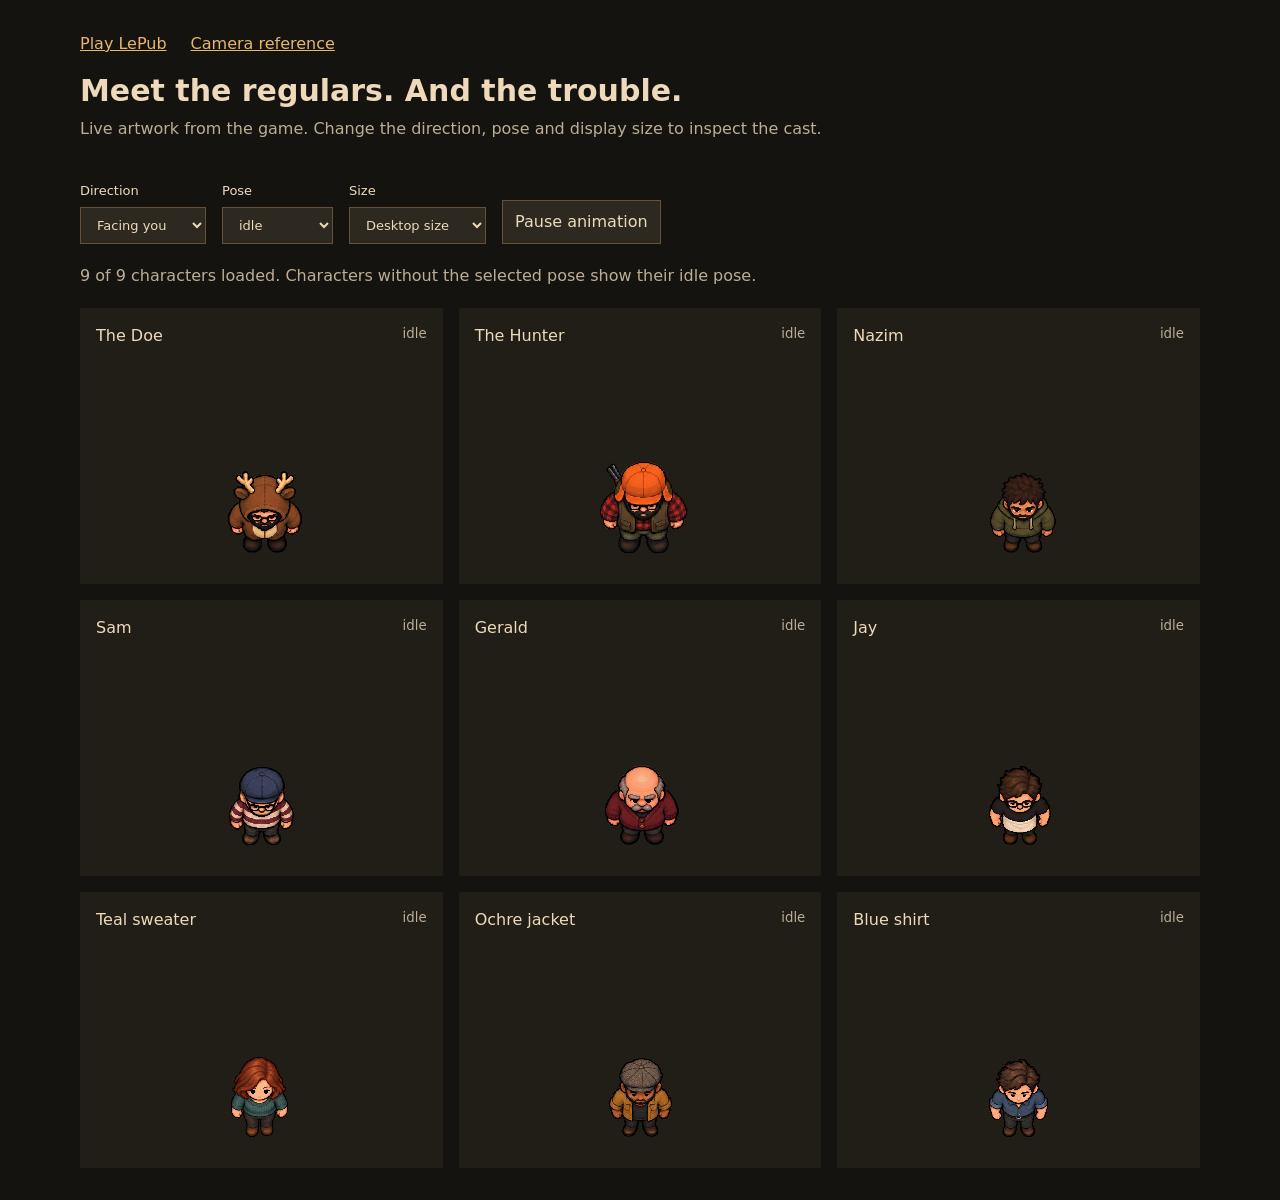
==== tools/art-review.html @ 3a0f63c5 "feat: replace procedural cast with illustrated overhead sprites" ====
<!doctype html>
<html lang="en">
<meta charset="utf-8">
<meta name="viewport" content="width=device-width,initial-scale=1">
<title>LePub · Character review</title>
<style>
  * { box-sizing: border-box; }
  body { margin: 0; padding: 32px; background: #15130f; color: #eedabb; font: 16px/1.5 system-ui, sans-serif; }
  main { max-width: 1120px; margin: auto; }
  h1 { font-size: 30px; margin: 12px 0 4px; }
  p { color: #bcae96; margin: 4px 0 20px; }
  a { color: #e5b76f; }
  nav { display: flex; gap: 24px; }
  .controls { display: flex; flex-wrap: wrap; gap: 16px; align-items: end; padding: 20px 0; }
  label { display: grid; gap: 6px; font-size: 13px; }
  select, button { background: #2d2920; color: #eedabb; border: 1px solid #665038; padding: 9px 12px; font: inherit; }
  button { cursor: pointer; }
  #cast { display: grid; grid-template-columns: repeat(auto-fit, minmax(285px, 1fr)); gap: 16px; }
  figure { margin: 0; padding: 16px; background: #211e18; }
  figcaption { display: flex; justify-content: space-between; gap: 12px; }
  small { color: #bcae96; }
  canvas { display: block; margin: auto; max-width: 100%; image-rendering: pixelated; }
  #status { display: block; margin: 0 0 20px; color: #bcae96; }
  @media (max-width: 600px) { body { padding: 20px; } }
</style>
<main>
  <nav><a href="../">Play LePub</a><a href="../assets/art-direction/overhead/character-camera-study.png">Camera reference</a></nav>
  <h1>Meet the regulars. And the trouble.</h1>
  <p>Live artwork from the game. Change the direction, pose and display size to inspect the cast.</p>
  <div class="controls">
    <label>Direction<select id="direction"><option value="down">Facing you</option><option value="right">Right</option><option value="up">Facing away</option><option value="left">Left</option></select></label>
    <label>Pose<select id="pose"><option>idle</option><option>walk</option><option>carry</option><option>carryWalk</option><option>gunWalk</option><option>drink</option><option>talk</option><option>lean</option><option>slump</option><option>spray</option></select></label>
    <label>Size<select id="scale"><option value="4">Desktop size</option><option value="2">Phone size</option><option value="8">2× inspection</option></select></label>
    <button id="pause" type="button" aria-pressed="false">Pause animation</button>
  </div>
  <output id="status">Loading the cast…</output>
  <div id="cast"></div>
</main>
<script src="../src/assets.js"></script>
<script>
  const names = { doe: 'The Doe', hunter: 'The Hunter', nazim: 'Nazim', sam: 'Sam', gerald: 'Gerald', waiter: 'Jay', 'customer-teal': 'Teal sweater', 'customer-ochre': 'Ochre jacket', 'customer-blue': 'Blue shirt' };
  const cards = [];
  const direction = document.getElementById('direction'), pose = document.getElementById('pose'), scale = document.getElementById('scale');
  let paused = matchMedia('(prefers-reduced-motion: reduce)').matches, time = 0, previous = 0;
  const pause = document.getElementById('pause');
  function syncPause() { pause.textContent = paused ? 'Play animation' : 'Pause animation'; pause.setAttribute('aria-pressed', String(paused)); }
  pause.onclick = () => { paused = !paused; syncPause(); };
  syncPause();
  Assets.configure(Assets.browserIO());
  Assets.loadManifest('../assets/sprites/manifest.json').then(() => {
    for (const [family, name] of Object.entries(names)) {
      const figure = document.createElement('figure'), caption = document.createElement('figcaption');
      const title = document.createElement('span'), state = document.createElement('small'), canvas = document.createElement('canvas');
      title.textContent = name; caption.append(title, state); canvas.width = 288; canvas.height = 220;
      canvas.setAttribute('role', 'img'); canvas.setAttribute('aria-label', name + ' sprite preview');
      figure.append(caption, canvas); document.getElementById('cast').append(figure);
      cards.push({ family, canvas, state });
    }
    const ready = Object.values(Assets.status()).filter(a => a.state === 'ready').length;
    document.getElementById('status').textContent = ready + ' of 9 characters loaded. Characters without the selected pose show their idle pose.';
    requestAnimationFrame(draw);
  });
  function draw(now) {
    if (!paused && previous) time += Math.min(100, now - previous);
    previous = now;
    for (const { family, canvas, state } of cards) {
      const g = canvas.getContext('2d'); g.clearRect(0, 0, canvas.width, canvas.height); g.imageSmoothingEnabled = false;
      let actual = pose.value, frame = Assets.frameFor(family, actual + '.' + direction.value, time);
      if (!frame) { actual = 'idle'; frame = Assets.frameFor(family, actual + '.' + direction.value, time); }
      state.textContent = frame ? actual : 'Unavailable';
      if (!frame) continue;
      const s = Number(scale.value) / frame.density;
      g.drawImage(frame.image, frame.rect.x, frame.rect.y, frame.rect.width, frame.rect.height,
        Math.round(144 - frame.pivot.x * s), Math.round(205 - frame.pivot.y * s), frame.rect.width * s, frame.rect.height * s);
    }
    requestAnimationFrame(draw);
  }
</script>
</html>
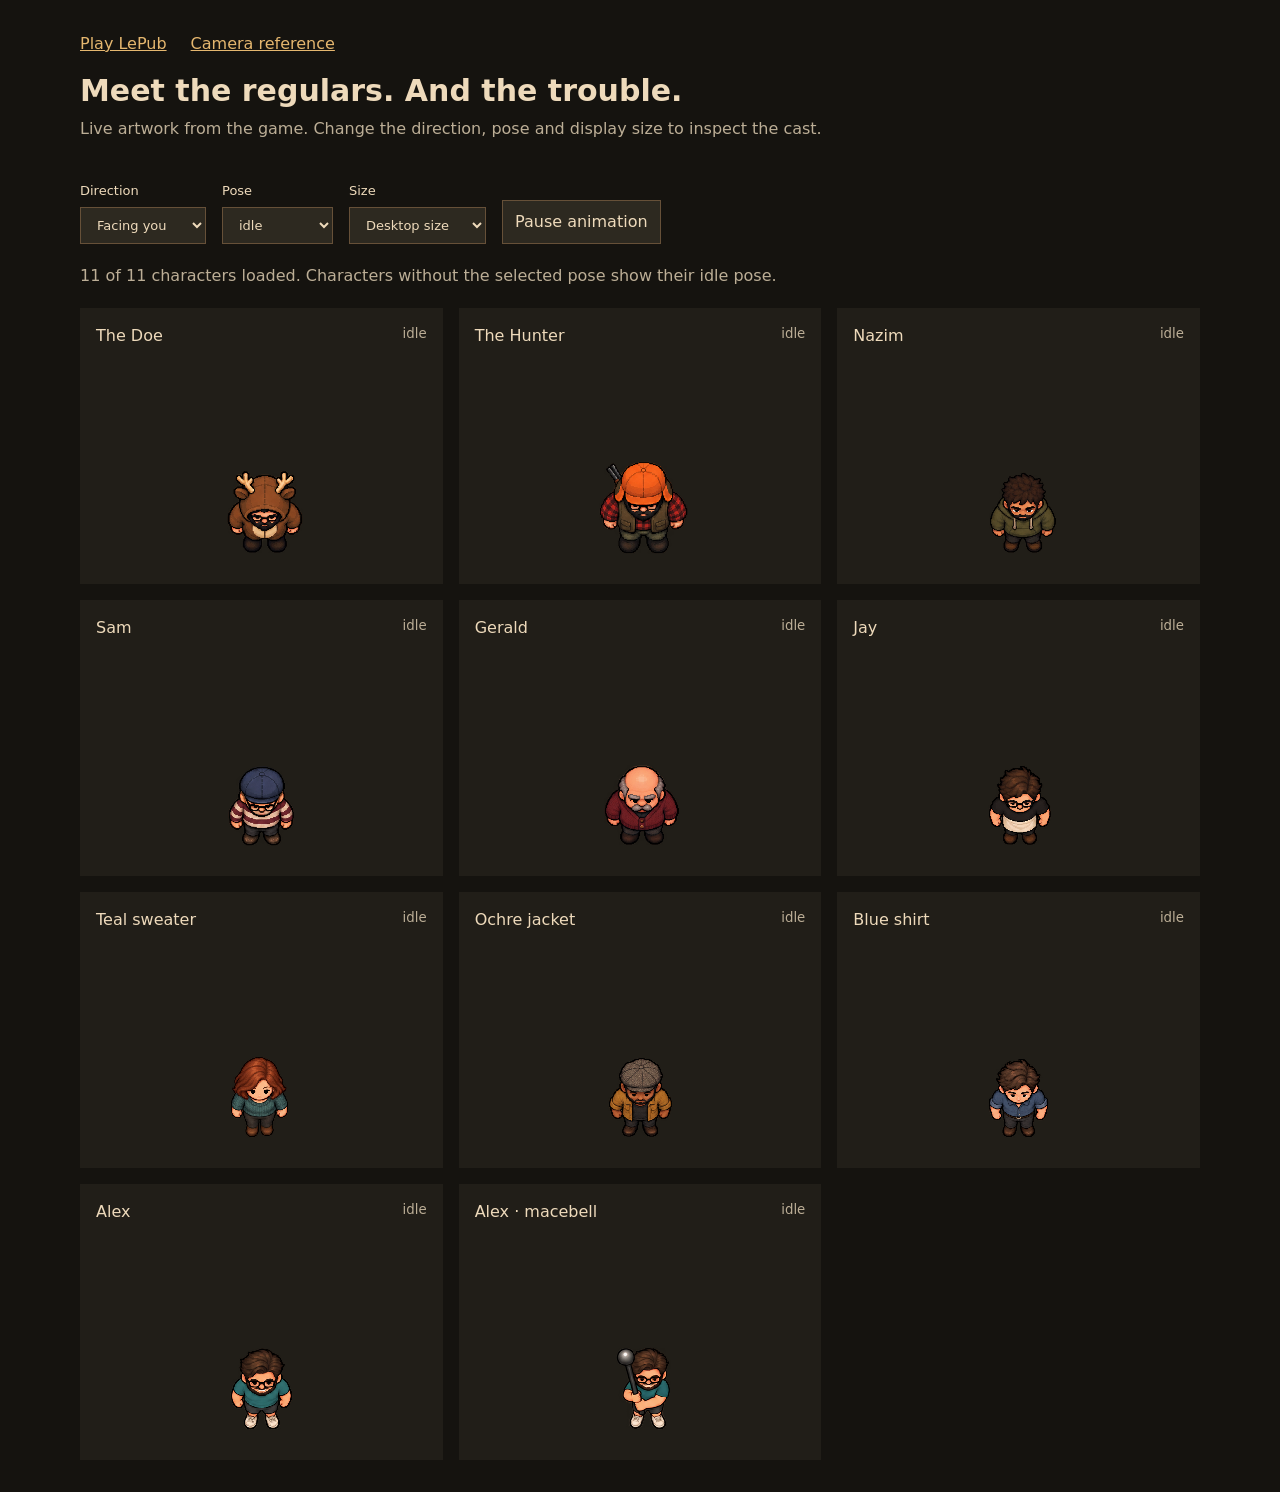
==== commit 6014ac3d: "feat: upgrade Alex graphics and add macebell workouts" ====
--- a/tools/art-review.html
+++ b/tools/art-review.html
@@ -37,10 +37,12 @@
   <div id="cast"></div>
 </main>
 <script src="../src/assets.js"></script>
+<script src="../src/character-art.js"></script>
 <script>
-  const names = { doe: 'The Doe', hunter: 'The Hunter', nazim: 'Nazim', sam: 'Sam', gerald: 'Gerald', waiter: 'Jay', 'customer-teal': 'Teal sweater', 'customer-ochre': 'Ochre jacket', 'customer-blue': 'Blue shirt' };
+  const names = Object.fromEntries(Object.entries(CharacterArt.families).map(([family, spec]) => [family, spec.name]));
   const cards = [];
   const direction = document.getElementById('direction'), pose = document.getElementById('pose'), scale = document.getElementById('scale');
+  pose.replaceChildren(...[...new Set(Object.values(CharacterArt.families).flatMap(spec => Object.keys(spec.animations)))].map(name => new Option(name, name)));
   let paused = matchMedia('(prefers-reduced-motion: reduce)').matches, time = 0, previous = 0;
   const pause = document.getElementById('pause');
   function syncPause() { pause.textContent = paused ? 'Play animation' : 'Pause animation'; pause.setAttribute('aria-pressed', String(paused)); }
@@ -57,7 +59,7 @@
       cards.push({ family, canvas, state });
     }
     const ready = Object.values(Assets.status()).filter(a => a.state === 'ready').length;
-    document.getElementById('status').textContent = ready + ' of 9 characters loaded. Characters without the selected pose show their idle pose.';
+    document.getElementById('status').textContent = ready + ' of ' + Object.keys(names).length + ' characters loaded. Characters without the selected pose show their idle pose.';
     requestAnimationFrame(draw);
   });
   function draw(now) {
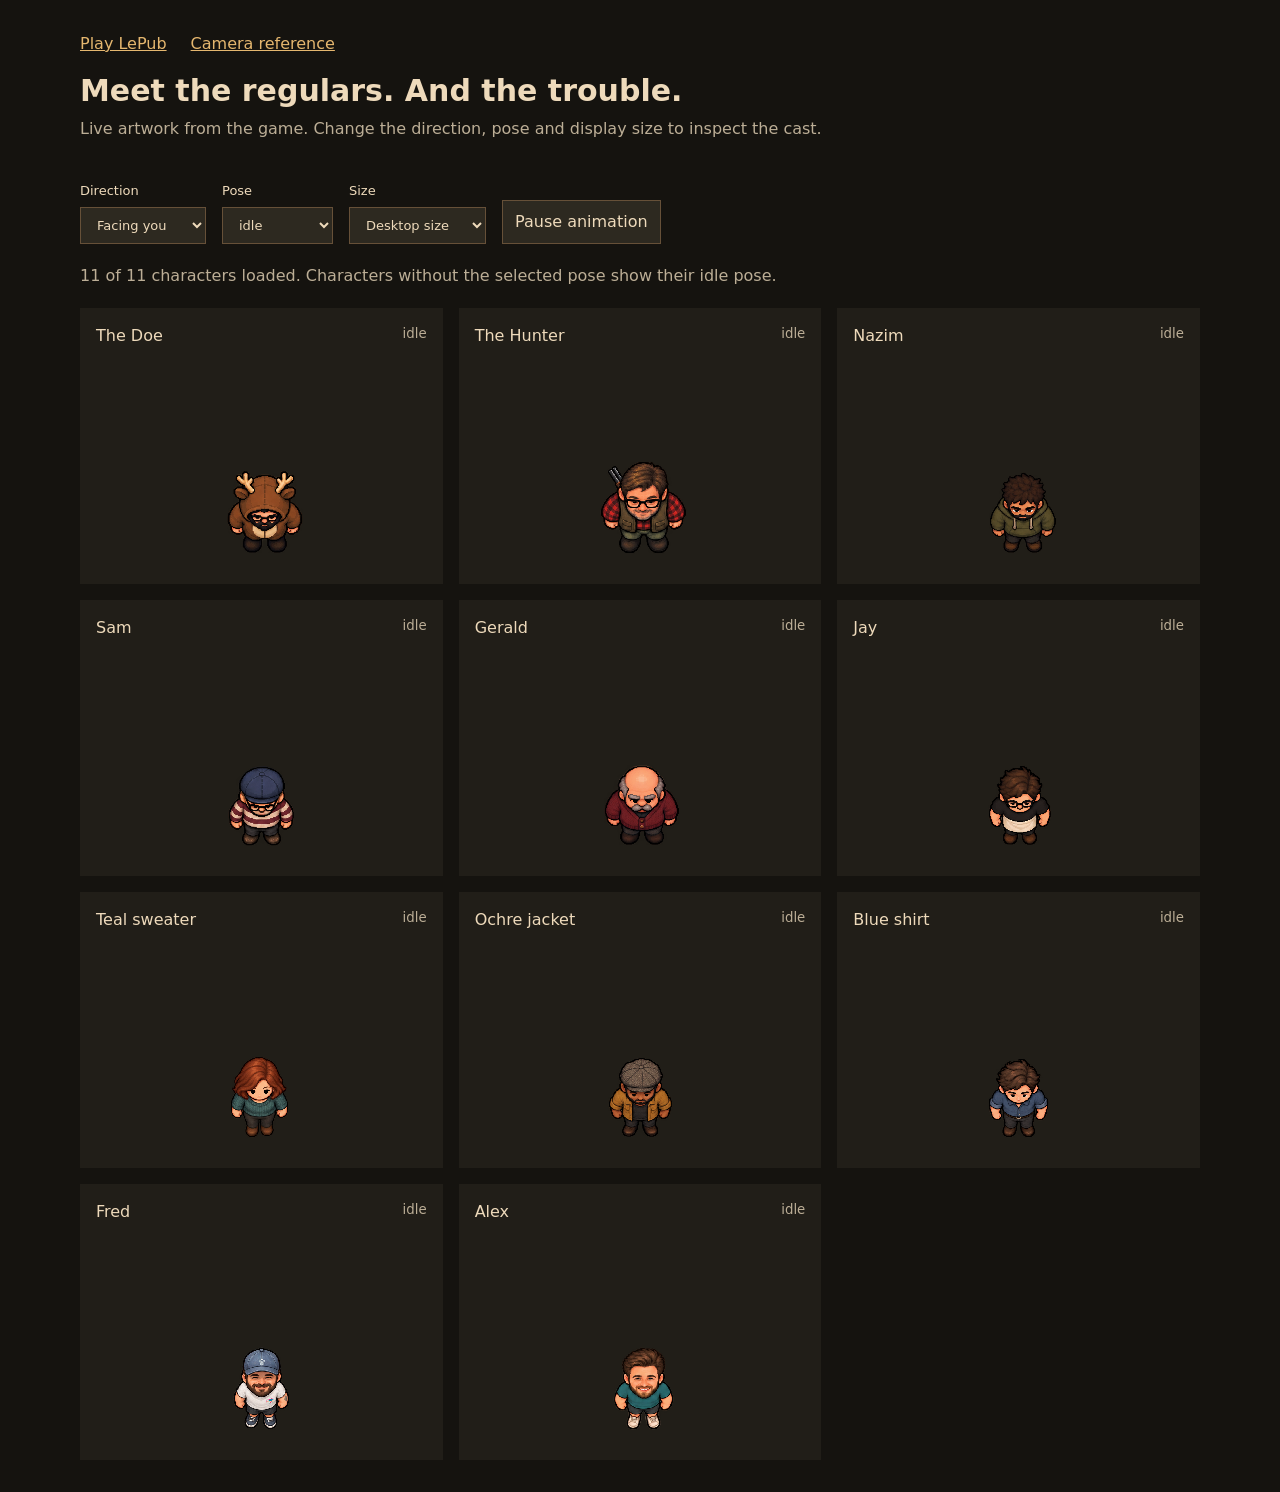
==== commit 720f3a73: "feat: ship Fred illustrated look and correct seated facing" ====
--- a/tools/art-review.html
+++ b/tools/art-review.html
@@ -3,6 +3,7 @@
 <meta charset="utf-8">
 <meta name="viewport" content="width=device-width,initial-scale=1">
 <title>LePub · Character review</title>
+<link rel="icon" href="../assets/favicon.svg" type="image/svg+xml">
 <style>
   * { box-sizing: border-box; }
   body { margin: 0; padding: 32px; background: #15130f; color: #eedabb; font: 16px/1.5 system-ui, sans-serif; }
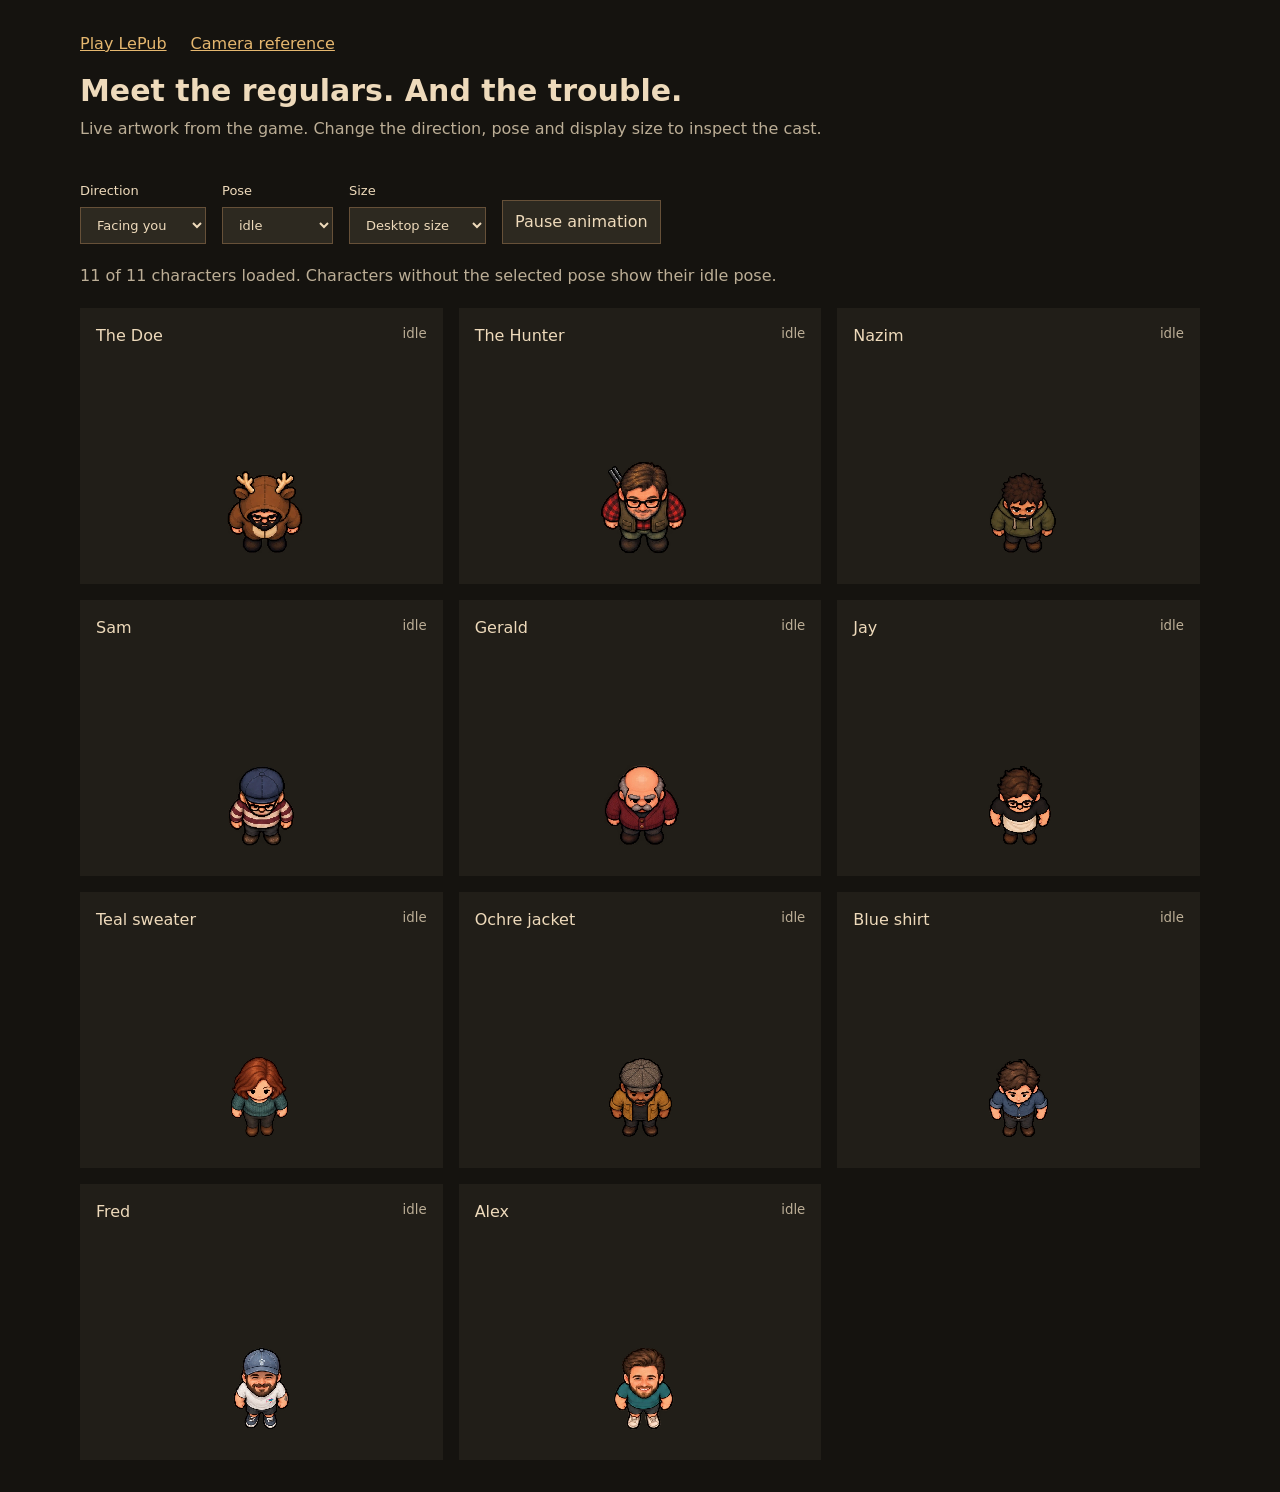
==== commit db2ce6dc: "Community release polish: readable UI, self-teaching game, split codebase Gameplay and UI - Seated p" ====
--- a/tools/art-review.html
+++ b/tools/art-review.html
@@ -37,8 +37,8 @@
   <output id="status">Loading the cast…</output>
   <div id="cast"></div>
 </main>
-<script src="../src/assets.js"></script>
-<script src="../src/character-art.js"></script>
+<script src="../src/engine/assets.js"></script>
+<script src="../src/art/character-art.js"></script>
 <script>
   const names = Object.fromEntries(Object.entries(CharacterArt.families).map(([family, spec]) => [family, spec.name]));
   const cards = [];
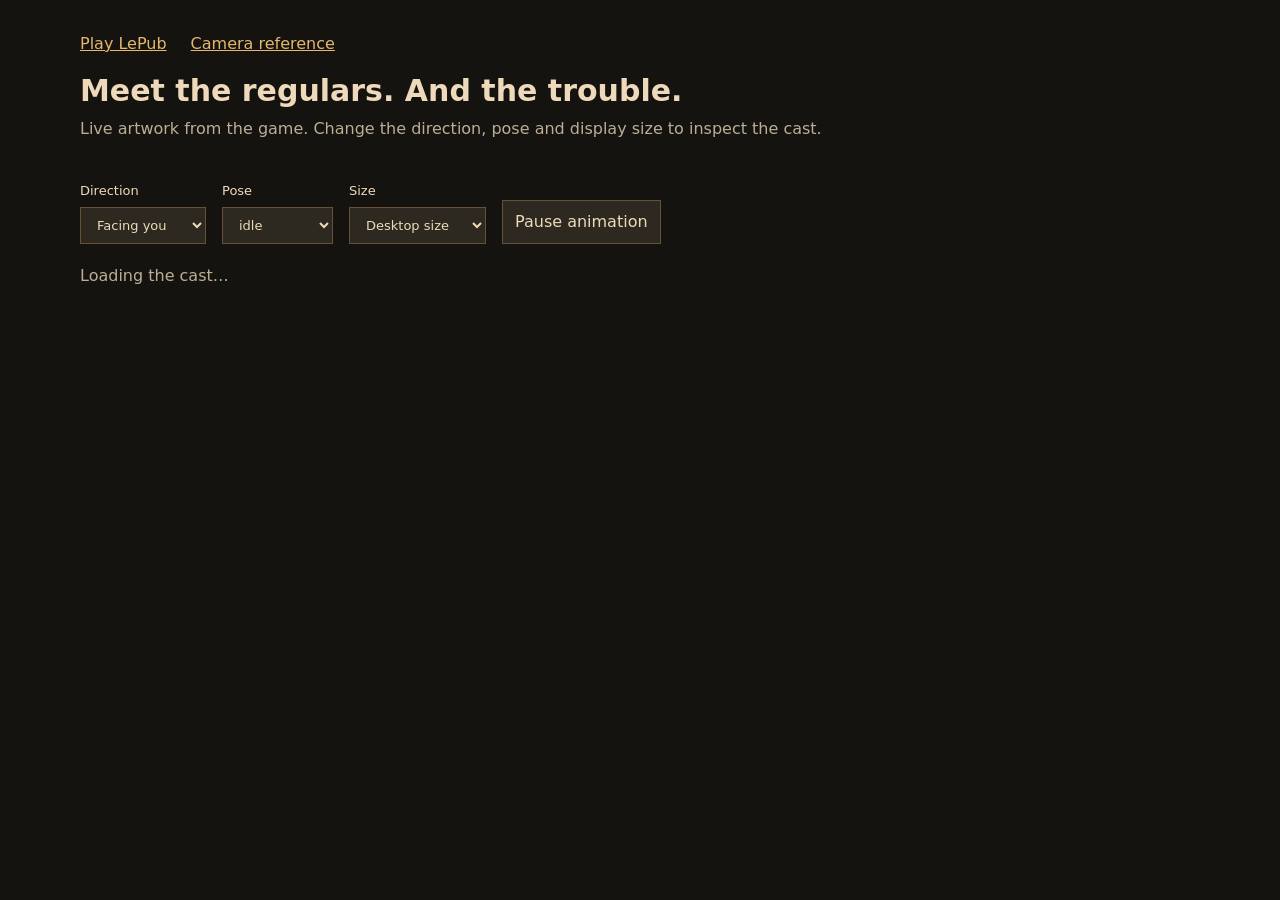
==== commit 6e190189: "feat: ship Nick illustrated art and Claude collaborator handbook" ====
--- a/tools/art-review.html
+++ b/tools/art-review.html
@@ -37,8 +37,8 @@
   <output id="status">Loading the cast…</output>
   <div id="cast"></div>
 </main>
-<script src="../src/engine/assets.js"></script>
-<script src="../src/art/character-art.js"></script>
+<script src="../src/assets.js"></script>
+<script src="../src/character-art.js"></script>
 <script>
   const names = Object.fromEntries(Object.entries(CharacterArt.families).map(([family, spec]) => [family, spec.name]));
   const cards = [];
@@ -53,6 +53,7 @@
   Assets.loadManifest('../assets/sprites/manifest.json').then(() => {
     for (const [family, name] of Object.entries(names)) {
       const figure = document.createElement('figure'), caption = document.createElement('figcaption');
+      figure.id = family;
       const title = document.createElement('span'), state = document.createElement('small'), canvas = document.createElement('canvas');
       title.textContent = name; caption.append(title, state); canvas.width = 288; canvas.height = 220;
       canvas.setAttribute('role', 'img'); canvas.setAttribute('aria-label', name + ' sprite preview');
